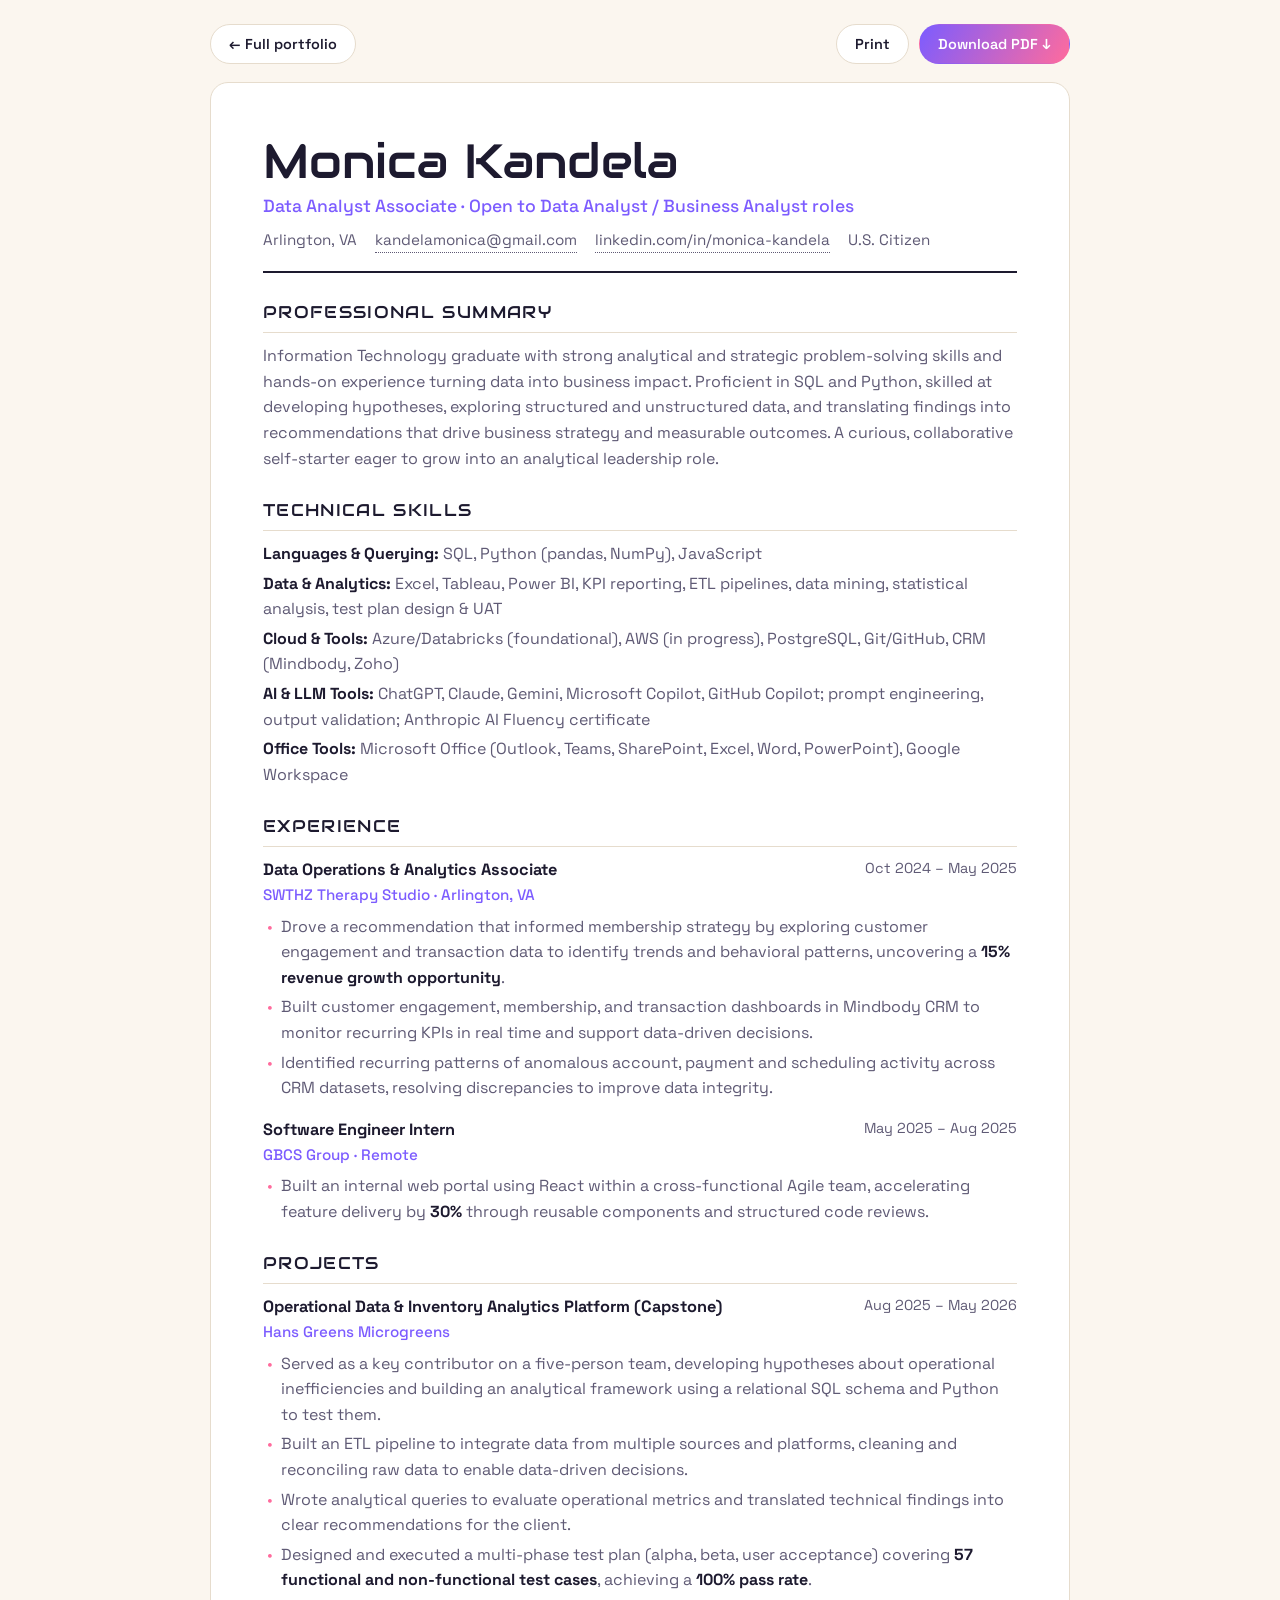
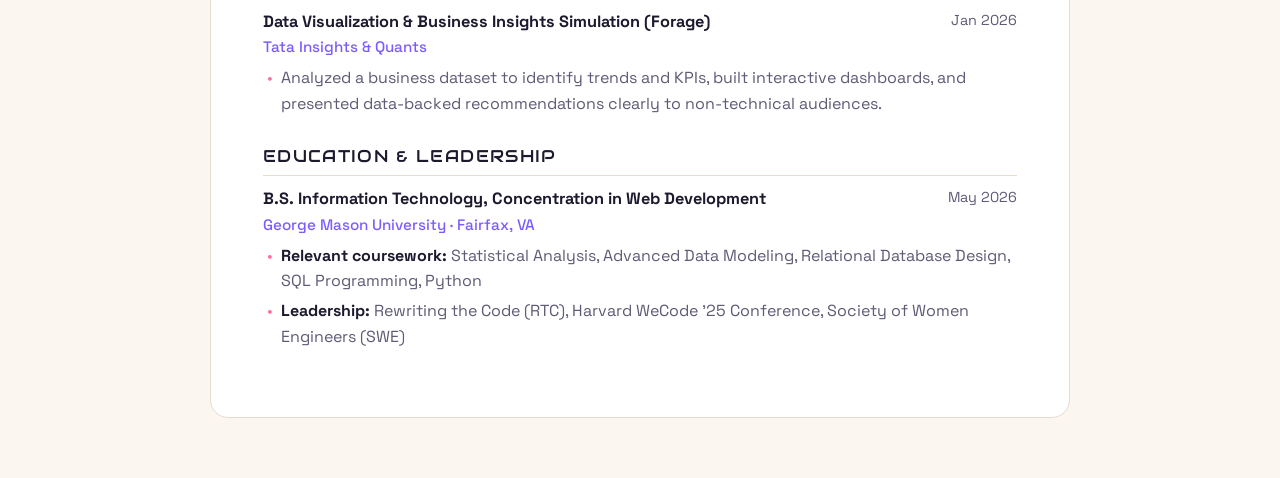
==== cv/index.html @ 86e97000 "Add Recruiter view, heading font, open-to-roles pill Co-Authored-By: Claude Sonnet 5.5 <noreply@anth" ====
<!doctype html>
<html lang="en" data-theme="light">
<head>
<meta charset="utf-8">
<meta name="viewport" content="width=device-width, initial-scale=1">
<title>Monica Kandela | Recruiter View</title>
<meta name="description" content="Plain, skimmable resume view for Monica Kandela, Data / Business Analyst.">
<link rel="preconnect" href="https://fonts.googleapis.com">
<link rel="preconnect" href="https://fonts.gstatic.com" crossorigin>
<link href="https://fonts.googleapis.com/css2?family=Audiowide&family=Space+Grotesk:wght@400;500;700&display=swap" rel="stylesheet">
<script>
  try { var t = localStorage.getItem('theme') || (matchMedia('(prefers-color-scheme: dark)').matches ? 'dark' : 'light'); document.documentElement.dataset.theme = t; } catch (e) {}
</script>
<style>
:root{--bg:#fbf6ef;--paper:#fff;--ink:#1d1a2f;--muted:#5f5a75;--line:#e6dccd;--a:#7c5cff;--b:#ff6b9d;--head:'Electric Typewriter','Audiowide','Space Grotesk',sans-serif}
:root[data-theme="dark"]{--bg:#0c0a1d;--paper:#14112b;--ink:#f1edff;--muted:#a49fc4;--line:#2a2548;--a:#9d86ff;--b:#ff7eb0}
@font-face{font-family:'Electric Typewriter';src:local('Electric Typewriter'),url('../assets/fonts/ElectricTypewriter.woff2') format('woff2');font-display:swap}
*{box-sizing:border-box;margin:0;padding:0}
body{font-family:'Space Grotesk',system-ui,sans-serif;background:var(--bg);color:var(--ink);line-height:1.6;padding:24px 16px 60px}
a{color:inherit}
ul{list-style:none}
.bar{max-width:860px;margin:0 auto 18px;display:flex;flex-wrap:wrap;gap:10px;align-items:center}
.bar .sp{flex:1}
.pill,.bar a,.bar button{font:600 .9rem 'Space Grotesk',sans-serif;padding:10px 18px;border-radius:99px;border:1px solid var(--line);background:var(--paper);color:var(--ink);cursor:pointer;text-decoration:none}
.bar a.dl{background:linear-gradient(120deg,var(--a),var(--b));color:#fff;border-color:transparent}
.bar a:hover,.bar button:hover{border-color:var(--a)}
.page{max-width:860px;margin:0 auto;background:var(--paper);border:1px solid var(--line);border-radius:18px;padding:clamp(22px,5vw,52px)}
h1{font-family:var(--head);font-weight:400;font-size:clamp(2rem,6vw,3rem);line-height:1.1}
.title{color:var(--a);font-weight:500;font-size:1.1rem;margin:4px 0 8px}
.contact{display:flex;flex-wrap:wrap;gap:6px 18px;color:var(--muted);font-size:.95rem;padding-bottom:18px;border-bottom:2px solid var(--ink)}
.contact a{text-decoration:none;border-bottom:1px dotted var(--muted)}
h2{font-family:var(--head);font-weight:400;font-size:1.05rem;letter-spacing:.08em;text-transform:uppercase;margin:26px 0 10px;padding-bottom:6px;border-bottom:1px solid var(--line)}
p.sum{color:var(--muted)}
.skills li{margin-bottom:4px}.skills b{color:var(--ink)}.skills{color:var(--muted)}
.job{margin-bottom:16px}
.row{display:flex;flex-wrap:wrap;justify-content:space-between;gap:2px 16px}
.row strong{font-size:1.02rem}
.row span{color:var(--muted);font-size:.9rem;white-space:nowrap}
.org{color:var(--a);font-weight:500;font-size:.95rem}
.job ul{margin-top:6px;color:var(--muted)}
.job li{position:relative;padding-left:18px;margin-bottom:4px}
.job li::before{content:"•";position:absolute;left:4px;color:var(--b)}
.job li b{color:var(--ink)}
@media print{body{background:#fff;color:#000;padding:0}.bar{display:none}.page{border:0;border-radius:0;padding:0;background:#fff;color:#000}.contact,p.sum,.skills,.job ul,.row span{color:#222}}
</style>
</head>
<body>
<nav class="bar" aria-label="Page actions">
  <a href="../">← Full portfolio</a>
  <span class="sp"></span>
  <button type="button" onclick="window.print()">Print</button>
  <a class="dl" href="../assets/MonicaKandela_FinalResume.pdf" download="MonicaKandela_FinalResume.pdf">Download PDF ↓</a>
</nav>

<main class="page">
  <h1>Monica Kandela</h1>
  <p class="title">Data Analyst Associate · Open to Data Analyst / Business Analyst roles</p>
  <p class="contact">
    <span>Arlington, VA</span>
    <a href="mailto:kandelamonica@gmail.com">kandelamonica@gmail.com</a>
    <a href="https://www.linkedin.com/in/monica-kandela" target="_blank" rel="noopener">linkedin.com/in/monica-kandela</a>
    <span>U.S. Citizen</span>
  </p>

  <h2>Professional Summary</h2>
  <p class="sum">Information Technology graduate with strong analytical and strategic problem-solving skills and hands-on experience turning data into business impact. Proficient in SQL and Python, skilled at developing hypotheses, exploring structured and unstructured data, and translating findings into recommendations that drive business strategy and measurable outcomes. A curious, collaborative self-starter eager to grow into an analytical leadership role.</p>

  <h2>Technical Skills</h2>
  <ul class="skills">
    <li><b>Languages &amp; Querying:</b> SQL, Python (pandas, NumPy), JavaScript</li>
    <li><b>Data &amp; Analytics:</b> Excel, Tableau, Power BI, KPI reporting, ETL pipelines, data mining, statistical analysis, test plan design &amp; UAT</li>
    <li><b>Cloud &amp; Tools:</b> Azure/Databricks (foundational), AWS (in progress), PostgreSQL, Git/GitHub, CRM (Mindbody, Zoho)</li>
    <li><b>AI &amp; LLM Tools:</b> ChatGPT, Claude, Gemini, Microsoft Copilot, GitHub Copilot; prompt engineering, output validation; Anthropic AI Fluency certificate</li>
    <li><b>Office Tools:</b> Microsoft Office (Outlook, Teams, SharePoint, Excel, Word, PowerPoint), Google Workspace</li>
  </ul>

  <h2>Experience</h2>
  <div class="job">
    <div class="row"><strong>Data Operations &amp; Analytics Associate</strong><span>Oct 2024 – May 2025</span></div>
    <p class="org">SWTHZ Therapy Studio · Arlington, VA</p>
    <ul>
      <li>Drove a recommendation that informed membership strategy by exploring customer engagement and transaction data to identify trends and behavioral patterns, uncovering a <b>15% revenue growth opportunity</b>.</li>
      <li>Built customer engagement, membership, and transaction dashboards in Mindbody CRM to monitor recurring KPIs in real time and support data-driven decisions.</li>
      <li>Identified recurring patterns of anomalous account, payment and scheduling activity across CRM datasets, resolving discrepancies to improve data integrity.</li>
    </ul>
  </div>
  <div class="job">
    <div class="row"><strong>Software Engineer Intern</strong><span>May 2025 – Aug 2025</span></div>
    <p class="org">GBCS Group · Remote</p>
    <ul>
      <li>Built an internal web portal using React within a cross-functional Agile team, accelerating feature delivery by <b>30%</b> through reusable components and structured code reviews.</li>
    </ul>
  </div>

  <h2>Projects</h2>
  <div class="job">
    <div class="row"><strong>Operational Data &amp; Inventory Analytics Platform (Capstone)</strong><span>Aug 2025 – May 2026</span></div>
    <p class="org">Hans Greens Microgreens</p>
    <ul>
      <li>Served as a key contributor on a five-person team, developing hypotheses about operational inefficiencies and building an analytical framework using a relational SQL schema and Python to test them.</li>
      <li>Built an ETL pipeline to integrate data from multiple sources and platforms, cleaning and reconciling raw data to enable data-driven decisions.</li>
      <li>Wrote analytical queries to evaluate operational metrics and translated technical findings into clear recommendations for the client.</li>
      <li>Designed and executed a multi-phase test plan (alpha, beta, user acceptance) covering <b>57 functional and non-functional test cases</b>, achieving a <b>100% pass rate</b>.</li>
    </ul>
  </div>
  <div class="job">
    <div class="row"><strong>Data Visualization &amp; Business Insights Simulation (Forage)</strong><span>Jan 2026</span></div>
    <p class="org">Tata Insights &amp; Quants</p>
    <ul>
      <li>Analyzed a business dataset to identify trends and KPIs, built interactive dashboards, and presented data-backed recommendations clearly to non-technical audiences.</li>
    </ul>
  </div>

  <h2>Education &amp; Leadership</h2>
  <div class="job">
    <div class="row"><strong>B.S. Information Technology, Concentration in Web Development</strong><span>May 2026</span></div>
    <p class="org">George Mason University · Fairfax, VA</p>
    <ul>
      <li><b>Relevant coursework:</b> Statistical Analysis, Advanced Data Modeling, Relational Database Design, SQL Programming, Python</li>
      <li><b>Leadership:</b> Rewriting the Code (RTC), Harvard WeCode '25 Conference, Society of Women Engineers (SWE)</li>
    </ul>
  </div>
</main>
</body>
</html>
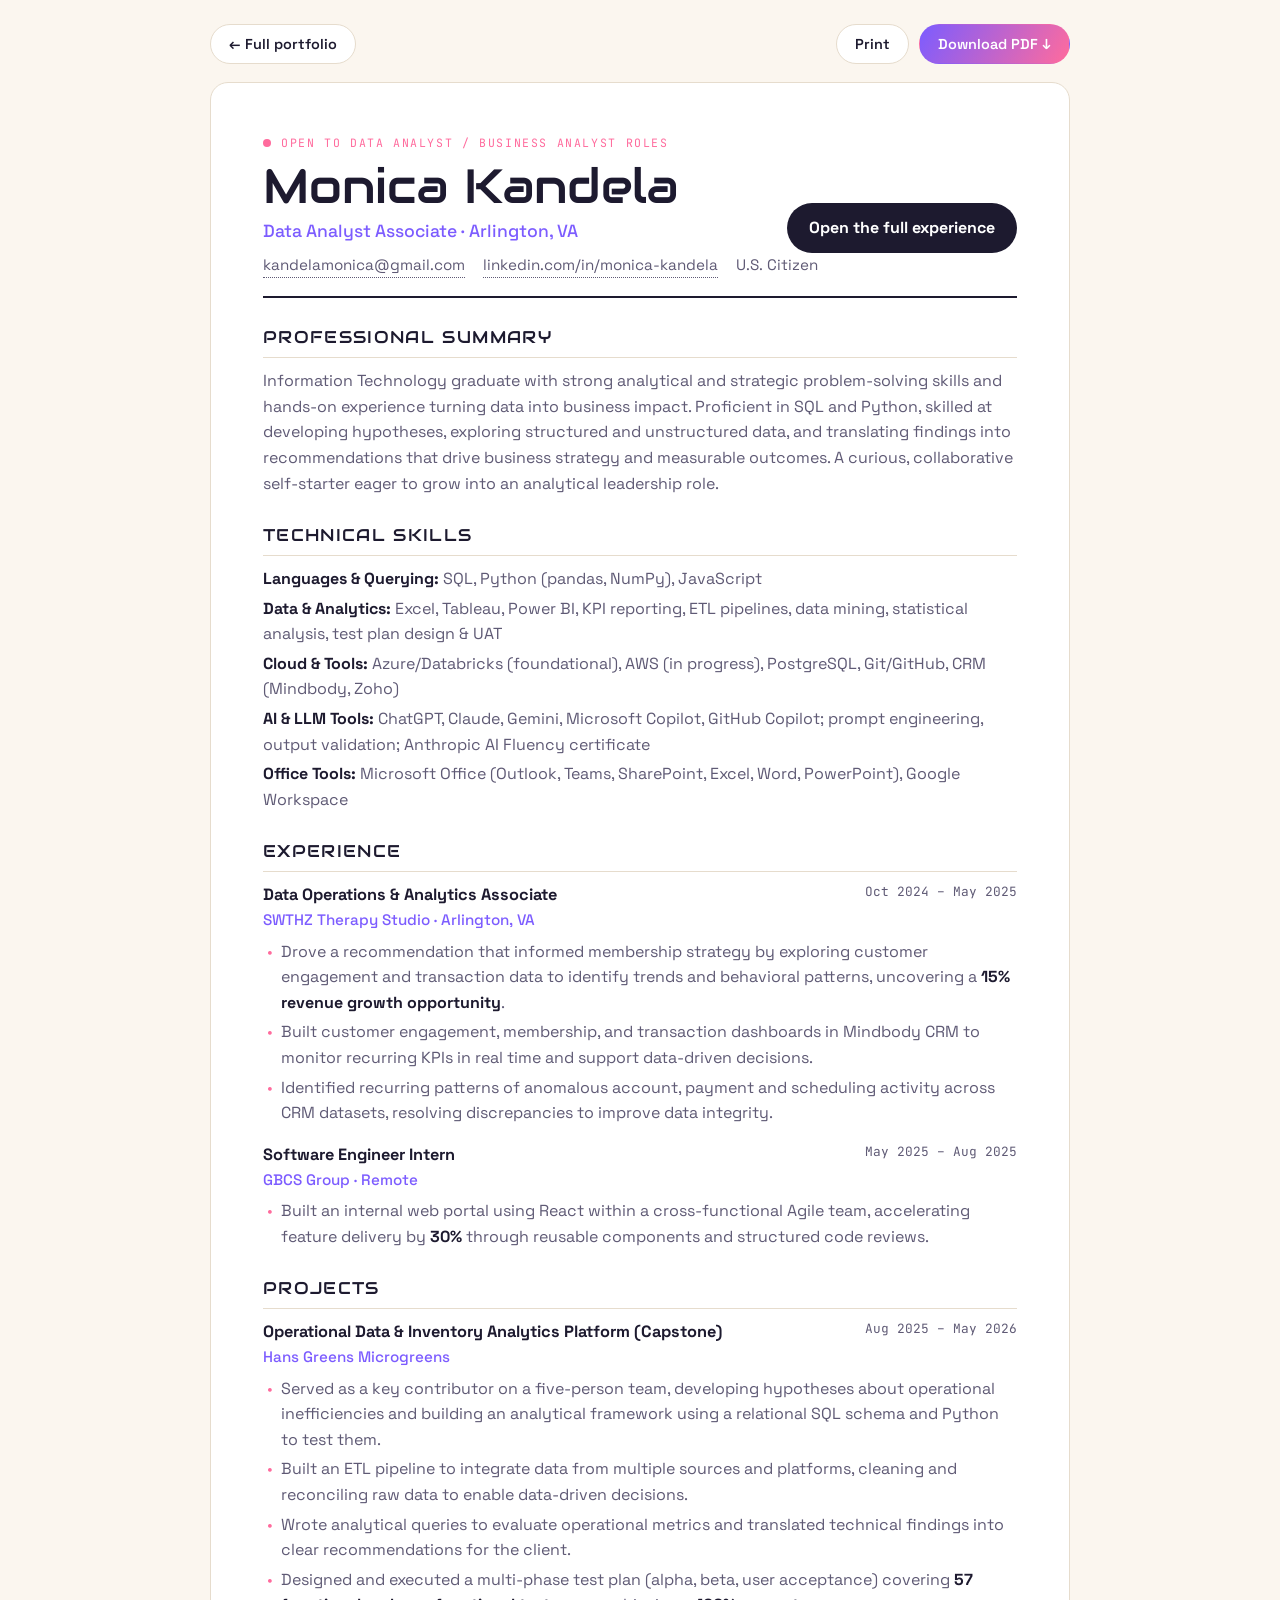
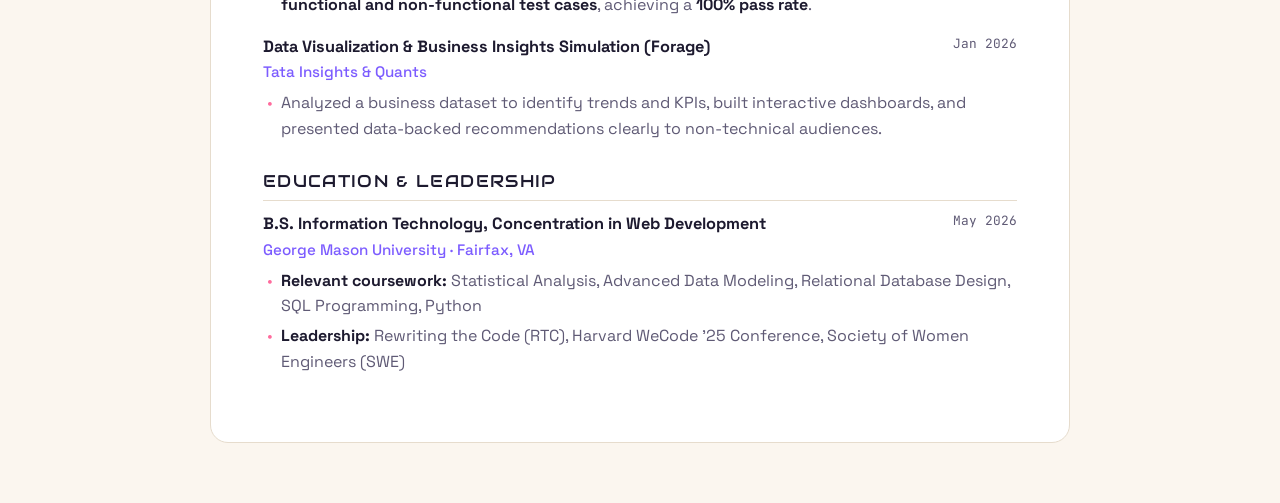
==== commit bc775442: "Rename resume PDF, match recruiter view header Co-Authored-By: Claude Sonnet 5.5 <noreply@anthropic." ====
--- a/cv/index.html
+++ b/cv/index.html
@@ -7,7 +7,7 @@
 <meta name="description" content="Plain, skimmable resume view for Monica Kandela, Data / Business Analyst.">
 <link rel="preconnect" href="https://fonts.googleapis.com">
 <link rel="preconnect" href="https://fonts.gstatic.com" crossorigin>
-<link href="https://fonts.googleapis.com/css2?family=Audiowide&family=Space+Grotesk:wght@400;500;700&display=swap" rel="stylesheet">
+<link href="https://fonts.googleapis.com/css2?family=Audiowide&family=JetBrains+Mono&family=Space+Grotesk:wght@400;500;700&display=swap" rel="stylesheet">
 <script>
   try { var t = localStorage.getItem('theme') || (matchMedia('(prefers-color-scheme: dark)').matches ? 'dark' : 'light'); document.documentElement.dataset.theme = t; } catch (e) {}
 </script>
@@ -41,7 +41,13 @@
 .job li{position:relative;padding-left:18px;margin-bottom:4px}
 .job li::before{content:"•";position:absolute;left:4px;color:var(--b)}
 .job li b{color:var(--ink)}
-@media print{body{background:#fff;color:#000;padding:0}.bar{display:none}.page{border:0;border-radius:0;padding:0;background:#fff;color:#000}.contact,p.sum,.skills,.job ul,.row span{color:#222}}
+@media print{body{background:#fff;color:#000;padding:0}.bar,.full{display:none}.page{border:0;border-radius:0;padding:0;background:#fff;color:#000}.contact,p.sum,.skills,.job ul,.row span{color:#222}}
+.open{display:flex;align-items:center;gap:10px;font:400 .72rem 'JetBrains Mono',ui-monospace,monospace;letter-spacing:.14em;text-transform:uppercase;color:var(--b);margin-bottom:10px}
+.open i{width:8px;height:8px;border-radius:50%;background:var(--b);flex:none}
+.head{display:flex;flex-wrap:wrap;justify-content:space-between;align-items:flex-end;gap:14px}
+.full{font-weight:700;padding:12px 22px;border-radius:99px;background:var(--ink);color:var(--paper);text-decoration:none;transition:.25s}
+.full:hover{transform:translateY(-2px)}
+.row span{font-family:'JetBrains Mono',ui-monospace,monospace;font-size:.8rem}
 </style>
 </head>
 <body>
@@ -49,14 +55,19 @@
   <a href="../">← Full portfolio</a>
   <span class="sp"></span>
   <button type="button" onclick="window.print()">Print</button>
-  <a class="dl" href="../assets/MonicaKandela_FinalResume.pdf" download="MonicaKandela_FinalResume.pdf">Download PDF ↓</a>
+  <a class="dl" href="../assets/Monica_Kandela_DataAnalyst_Resume.pdf" download="Monica_Kandela_DataAnalyst_Resume.pdf">Download PDF ↓</a>
 </nav>
 
 <main class="page">
-  <h1>Monica Kandela</h1>
-  <p class="title">Data Analyst Associate · Open to Data Analyst / Business Analyst roles</p>
+  <p class="open"><i></i>Open to Data Analyst / Business Analyst roles</p>
+  <header class="head">
+    <div>
+      <h1>Monica Kandela</h1>
+      <p class="title">Data Analyst Associate · Arlington, VA</p>
+    </div>
+    <a class="full" href="../">Open the full experience</a>
+  </header>
   <p class="contact">
-    <span>Arlington, VA</span>
     <a href="mailto:kandelamonica@gmail.com">kandelamonica@gmail.com</a>
     <a href="https://www.linkedin.com/in/monica-kandela" target="_blank" rel="noopener">linkedin.com/in/monica-kandela</a>
     <span>U.S. Citizen</span>
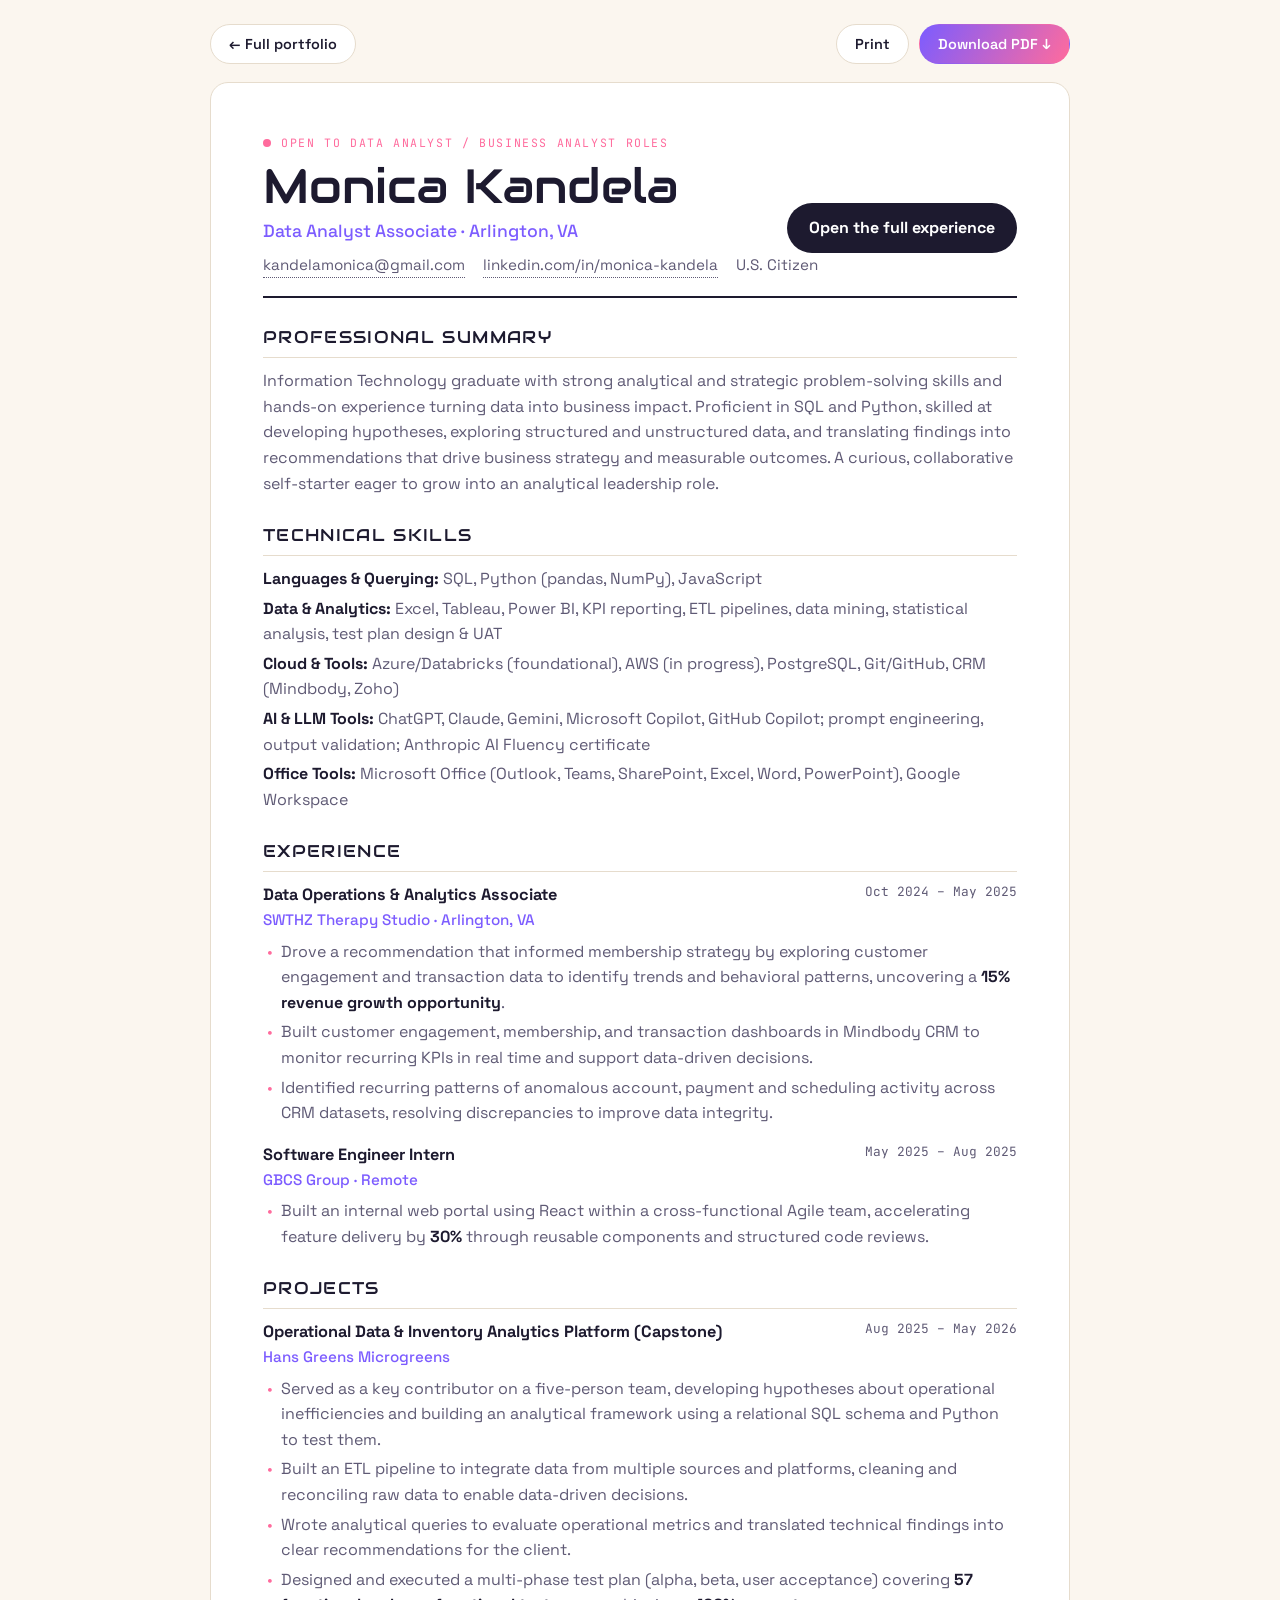
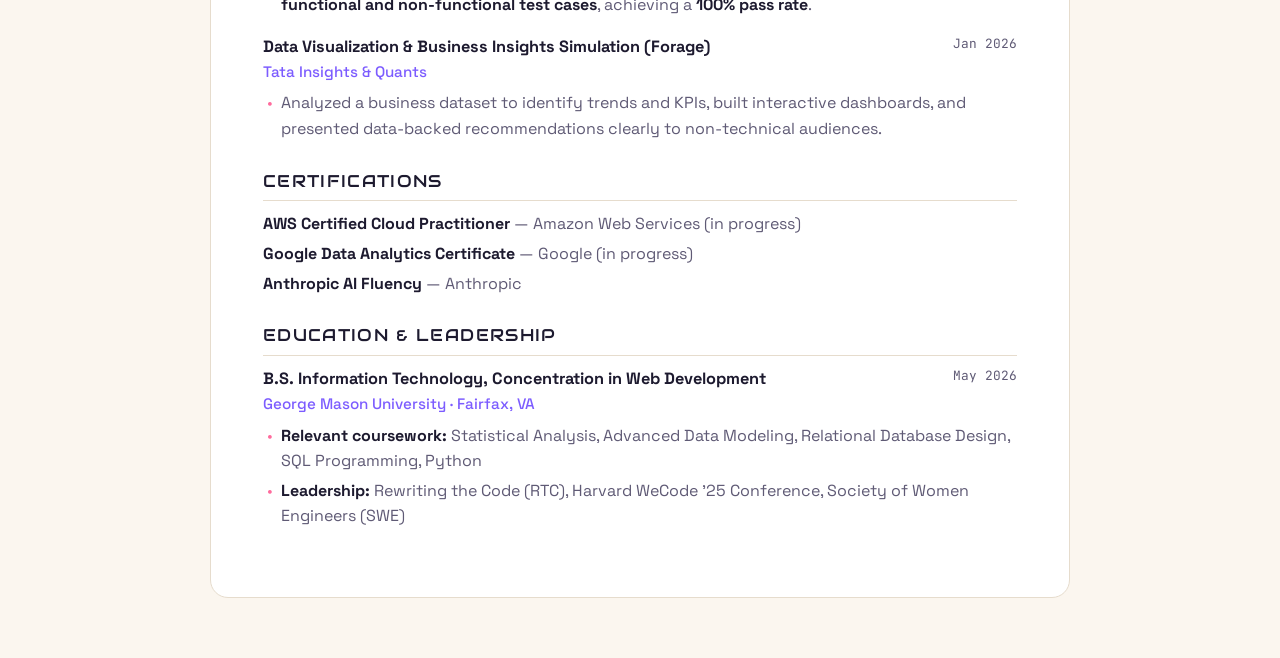
==== commit e31c1864: "Add certifications, Excel chip, name in heading font, new footer tagline Co-Authored-By: Claude Sonn" ====
--- a/cv/index.html
+++ b/cv/index.html
@@ -122,6 +122,13 @@
     </ul>
   </div>
 
+  <h2>Certifications</h2>
+  <ul class="skills">
+    <li><b>AWS Certified Cloud Practitioner</b> — Amazon Web Services (in progress)</li>
+    <li><b>Google Data Analytics Certificate</b> — Google (in progress)</li>
+    <li><b>Anthropic AI Fluency</b> — Anthropic</li>
+  </ul>
+
   <h2>Education &amp; Leadership</h2>
   <div class="job">
     <div class="row"><strong>B.S. Information Technology, Concentration in Web Development</strong><span>May 2026</span></div>
